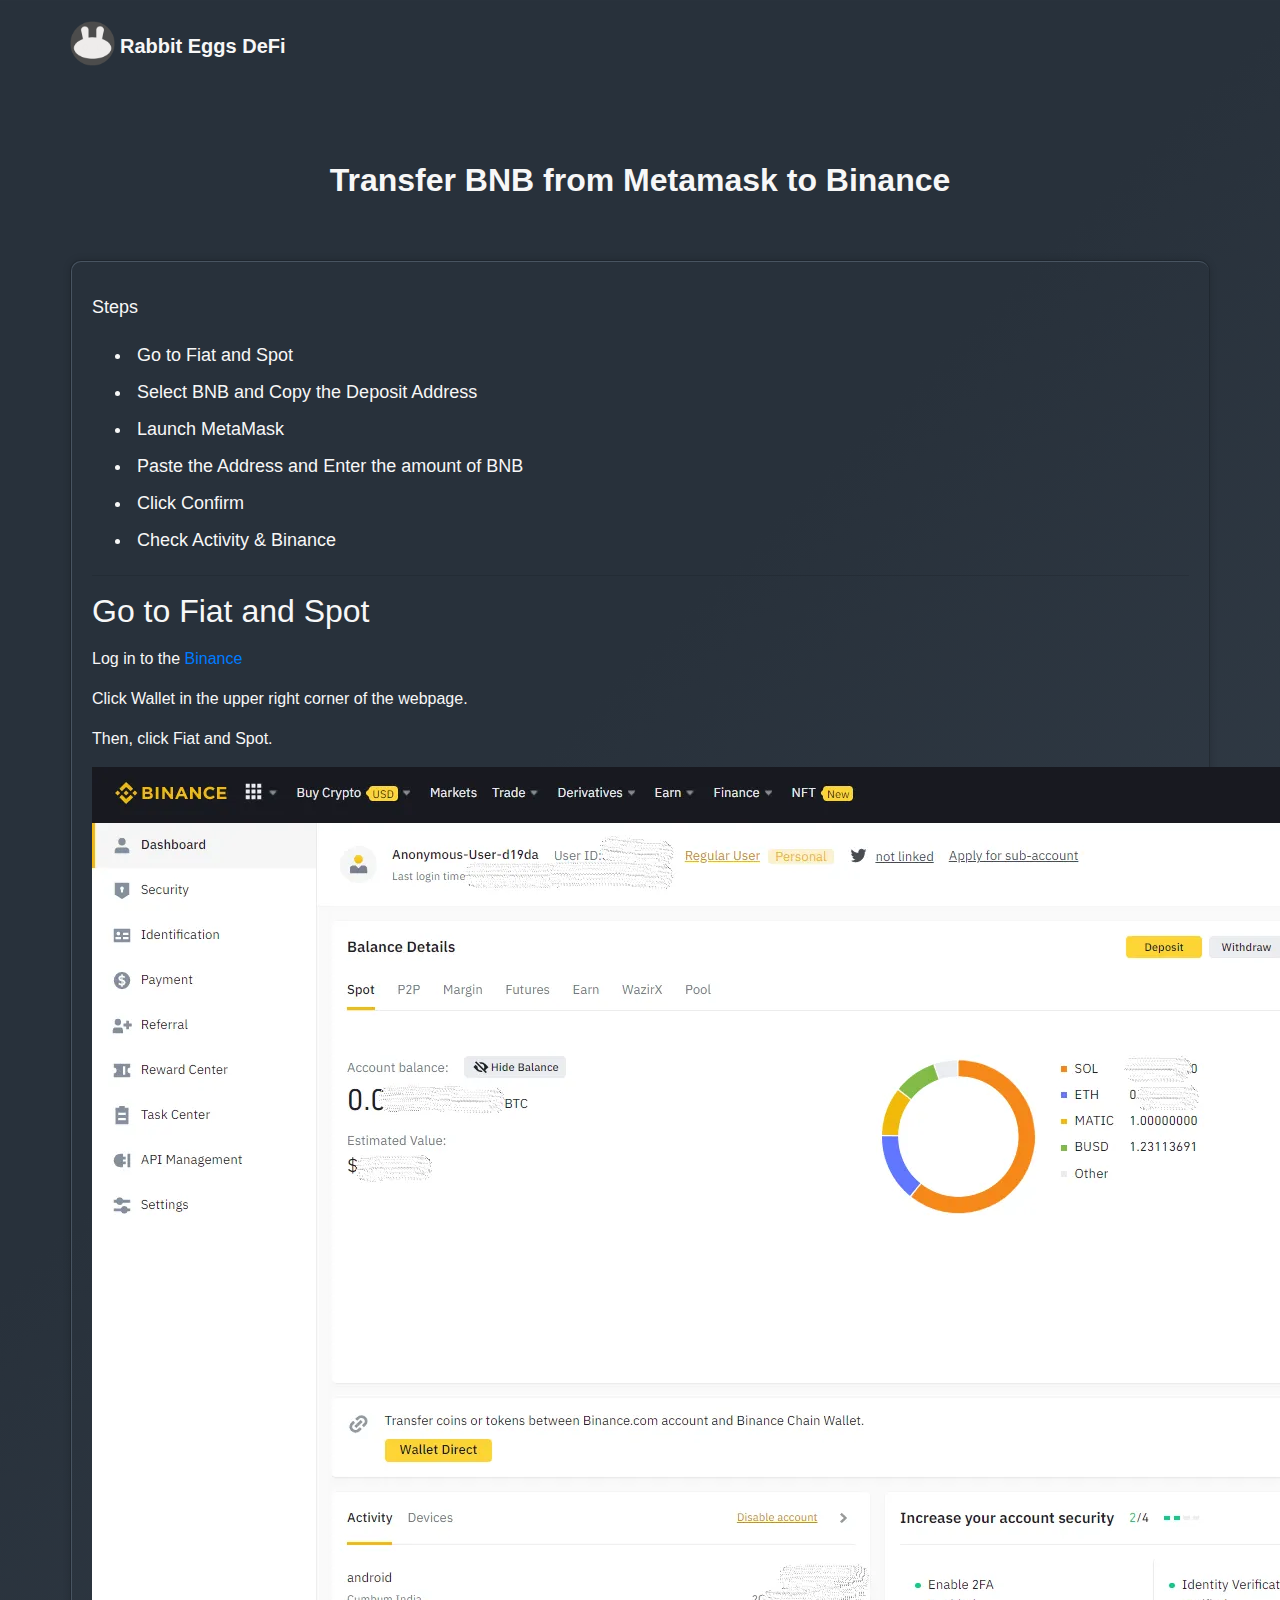
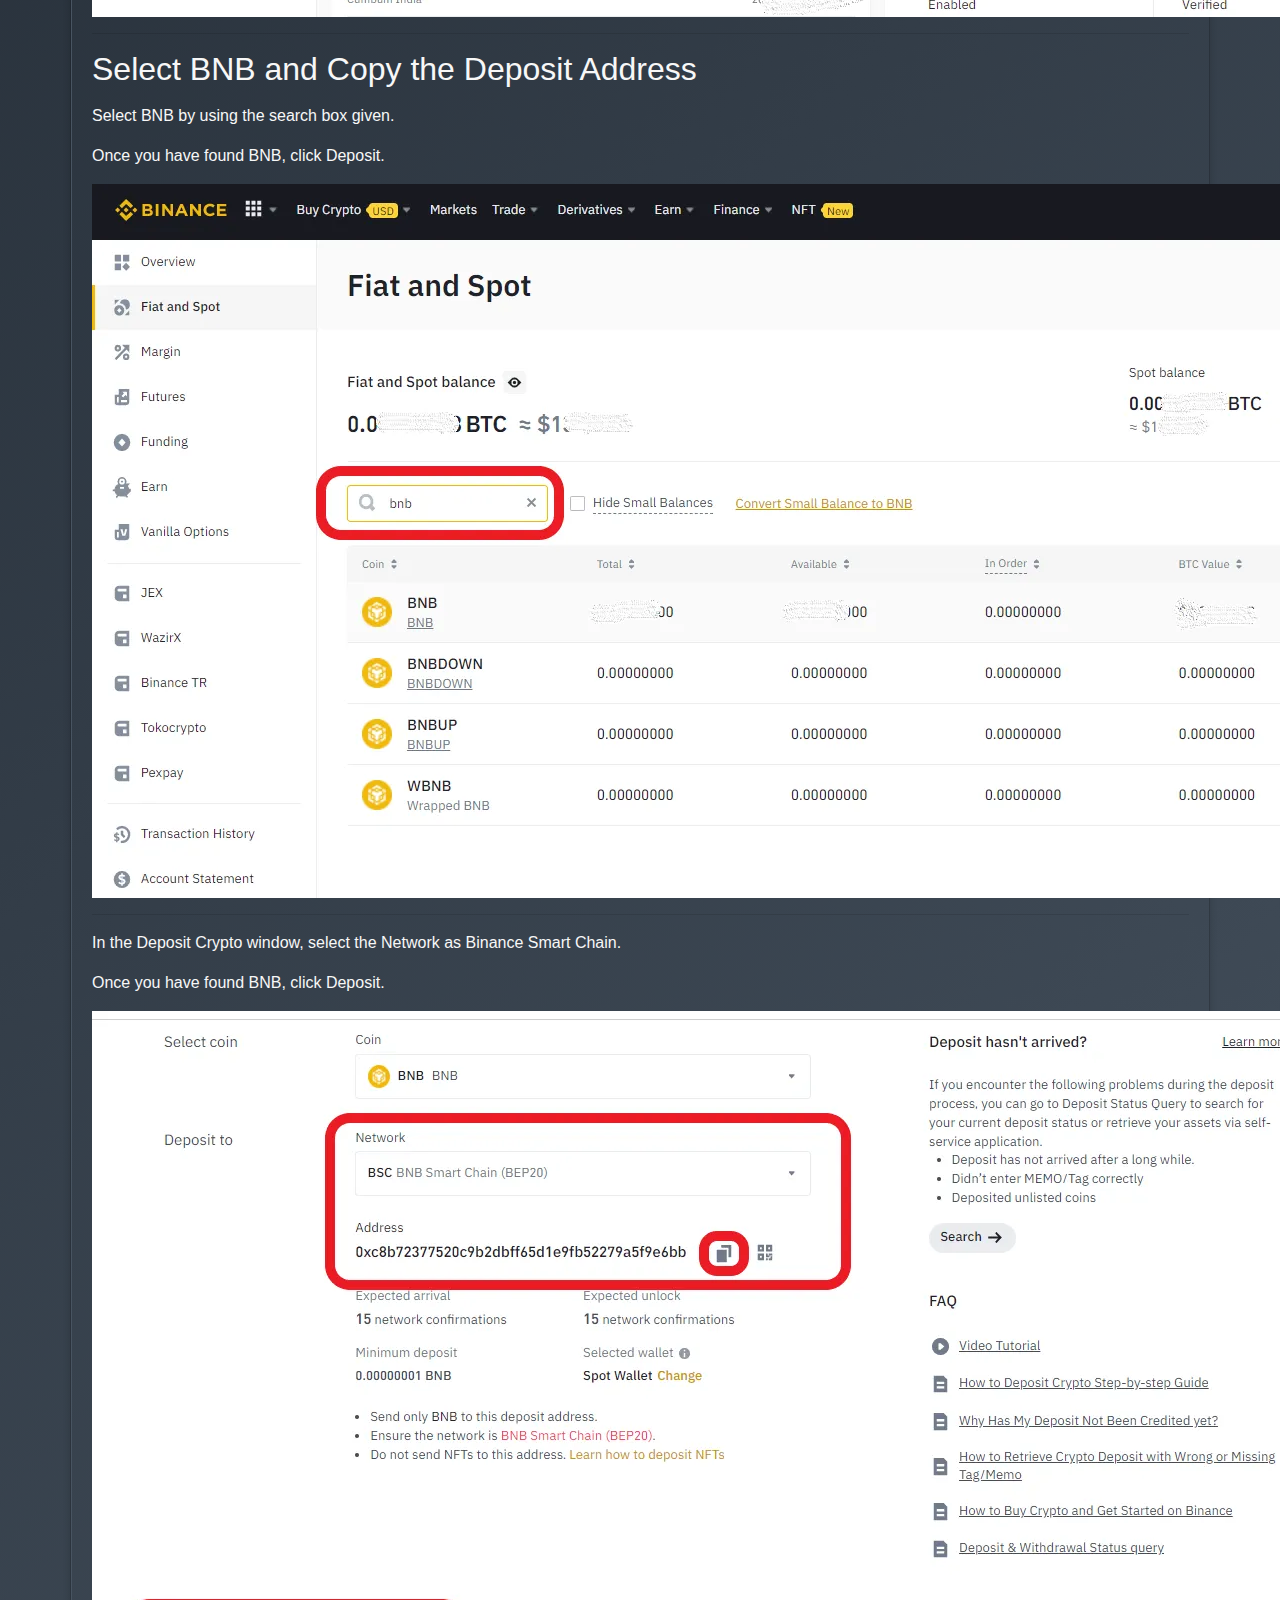
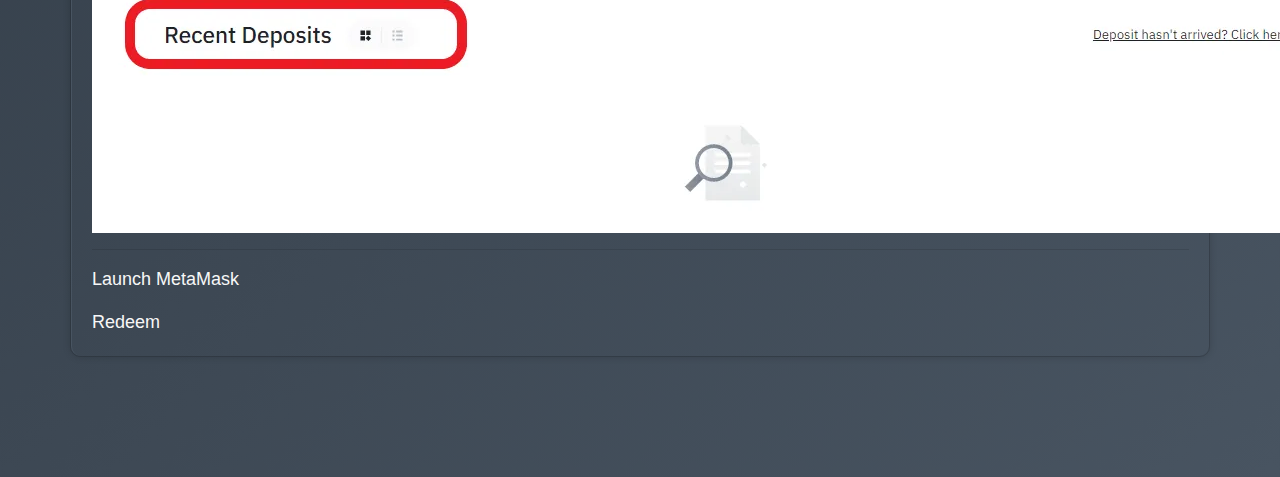
==== transferbnb.html @ aef2090f "Create transferbnb.html" ====
<!DOCTYPE html>
<html>

    <head>
        <!-- Basic -->
        <meta charset="utf-8" />
        <meta http-equiv="X-UA-Compatible" content="IE=edge" />
        <!-- Mobile Metas -->
        <meta name="viewport" content="width=device-width, initial-scale=1, shrink-to-fit=no" />
        <!-- Site Metas -->
        <meta name="keywords" content="" />
        <meta name="description" content="" />
        <meta name="author" content="" />
      
        <title>Rabbit Eggs DeFi</title>
      
  
          <link rel="shortcut icon" type="image/x-icon" href="./images/favicon.ico?">
        <!-- bootstrap core css -->
        <link rel="stylesheet" type="text/css" href="css/bootstrap.css" />

        <link href="css/style.css" rel="stylesheet" />
        <!-- responsive style -->
        <link href="css/responsive.css" rel="stylesheet" />
      </head>

<body>
    <div >
        <!-- header section strats -->
        <header class="header_section">
          <div class="container">
            <nav class="navbar navbar-expand-lg custom_nav-container pt-3">
              <a class="navbar-brand" href="index.html">
                <img src="images/logo.png" alt="" /><span>
                  Rabbit Eggs DeFi
                </span>
              </a>
            </nav>
          </div>
        </header>
      </div>

      <section id="bscmainnet" class="service_section layout_padding ">
        <div class="container">
          <h2 class="custom_heading">Transfer BNB from Metamask to Binance</h2>
          <p class="custom_heading-text">
           
          </p>
          <div class=" layout_padding2">
            <div class="card-deck">
              <div class="card">
                
                <!-- <img class="card-img-top" src="images/card-item-1.png" alt="Card image cap" /> -->
                <div class="card-body">
                  <h5 class="card-title">
                  </h5>
                <p class="card-text">
                  Steps
                  </p>
  
                  <ul class="card-text">
                    <li>Go to Fiat and Spot</li>
                    <li>Select BNB and Copy the Deposit Address</li>
                    <li>Launch MetaMask</li>
                    <li>Paste the Address and Enter the amount of BNB</li>
                    <li>Click Confirm</li>
                    <li>Check Activity & Binance</li>
                  </ul>
                  <hr/>
                  <!-- I-->
                  <p class="card-text">
                   <h2>Go to Fiat and Spot</h2>
                  </p>

                  <div class="mid-section">
                    <p>Log in to the <a target="_blank" href="https://www.binance.com/en" >Binance</a></p>
                    <p>Click Wallet in the upper right corner of the webpage. </p>
                    <p>Then, click Fiat and Spot.</p>
                  </div>

                  <a target="_blank" href="images/1_Binance_Withdraw.png">
                  <img class="card-img-t" src="images/1_Binance_Withdraw.png" alt="Rabbit Eggs DeFi" />
                  </a>
                  
                  <!-- I-->
                  <hr/>
                  <p class="card-text">
                    <h2>Select BNB and Copy the Deposit Address</h2>
                   </p>
                  
                   <div class="mid-section">
                    <p>Select BNB by using the search box given.</p>
                    <p>Once you have found BNB, click Deposit.</p>
                  </div>

                   <a target="_blank" href="images/2_Binance_Withdraw.png">
                   <img class="card-img-t" src="images/2_Binance_Withdraw.png" alt="Rabbit Eggs DeFi" />
                   </a>
                   <hr/>
                   <div class="mid-section">
                    <p>In the Deposit Crypto window, select the Network as Binance Smart Chain.</p>
                    <p>Once you have found BNB, click Deposit.</p>
                  </div>

                   <a target="_blank" href="images/3_Binance_Withdraw.png">
                    <img class="card-img-t" src="images/3_Binance_Withdraw.png" alt="Rabbit Eggs DeFi" />
                    </a>
                     <!-- 1-->
                     <hr/>
                  <p class="card-text">
                    Launch MetaMask
                  </p>
                  
                  <p class="card-text">
                    Redeem
                  </p>
  
                </div>
              </div>
            </div>
          </div>
          <div class="d-flex justify-content-center">
          </div>
        </div>
      </section>
    
</body>

</html>
---- css/style.css ----
body {
  font-family: 'Poppins', sans-serif;
  color: #f7f7f7;
     background-color: #485461;
    background-image: linear-gradient(315deg, #485461 0%, #28313b 74%);
}

.layout_padding {
  padding: 75px 0;
}

.layout_padding2 {
  padding: 45px 0;
}

.layout_padding2-top {
  padding-top: 45px;
}


.layout_padding2-bottom {
  padding-bottom: 45px;
}

.layout_padding-top {
  padding-top: 75px;
}

.layout_padding-bottom {
  padding-bottom: 75px;
}


.custom_dark-btn,
.custom_orange-btn {
  display: inline-block;
  padding: 10px 0;
  text-align: center;
  width: 145px;
  outline: none;
  color: #f7f7f7;
  border: 1px solid transparent;
  border-radius: 10px;
}

.custom_dark-btn {
  background-color: #464EB8;
}



.custom_dark-btn:hover {
  border: 1px solid #464EB8;
  color: #f7f7f7;
  background-color: #505AC9;
}

.custom_orange-btn {
  background-color: #464EB8;
}

.custom_orange-btn:hover {
  border: 1px solid #464EB8;
  color: #f7f7f7;
  background-color: #505AC9;
}

.custom_heading {
  text-align: center;
  font-weight: bold;
}

.custom_heading-text {
  text-align: center;
}


/*header section*/
.hero_area {
  height: 98vh;
  background-color: #485461;
  background-image: linear-gradient(315deg, #485461 0%, #28313b 74%);
  box-shadow: 0 4px 8px 0 rgba(0, 0, 0, 0.2); 
}

.hero_area.sub_pages {
  height: auto;
}

/* .header_section {} */

.header_section .container-fluid {
  padding-right: 25px;
  padding-left: 25px;
}

.header_section .nav_container {
  margin: 0 auto;
}

.custom_nav-container.navbar-expand-lg .navbar-nav .nav-link {
  padding: 10px 30px;
  color: #f7f7f7;
  text-align: center
}

a,
a:hover,
a:focus {
  text-decoration: none;
}

a:hover,
a:focus {
  color: #f7f7f7;
}

.btn,
.btn:focus {
  outline: none !important;
  box-shadow: none;
}



.navbar-brand,
.navbar-brand:hover {
  text-transform: capitalize;
  font-weight: bold;
  font-size: 24px;
  color: #fafcfd;
}

.custom_nav-container .nav_search-btn {
  background-image: url(../images/search-icon.png);

  background-size: 22px;
  background-repeat: no-repeat;
  background-position-y: 7px;
  width: 35px;
  height: 35px;
  padding: 0;
  border: none;
}

.navbar-brand {
  display: flex;
  align-items: center;
}

.navbar-brand img {
  width: 45px;
  margin-right: 5px;
}

.navbar-brand span {
  font-size: 20px;
  font-weight: 700;
  color: #f7f7f7;
  margin-top: 5px;
}

.custom_nav-container {
  z-index: 99999;
  padding: 15px 0;
}

.custom_nav-container .navbar-toggler {
  outline: none;
}

.custom_nav-container .navbar-toggler .navbar-toggler-icon {
  background-image: url(../images/menu.png);
  background-size: 55px;
}

.quote_btn-container a {
  display: inline-block;
  padding: 5px 15px;
  background-color: #fc5d35;
  color: #f7f7f7;
  font-size: 14px;
  text-transform: uppercase;
}

/*end header section*/

/* slider section */
.slider_section {
  padding-top: 8%;
}

.slider_item-box {
  width: 100%;
  height: 100%;
}

.slider_item-box .container {
  height: 100%;
}

.slider_img-box {
  width: 85%;
  margin: 0 auto;
}

.slider_img-box img {
  width: 100%;
  opacity: 0.5;
}

.slider_item-container {
  display: flex;
  align-items: center;
  width: 100%;
  height: 100%;
  background-repeat: no-repeat;
}

.slider_item-container .slider_item-detail {}

.slider_item-detail h1 {
  font-weight: 700;
  font-size: 60px;
  width: 95%;
}

.slider_item-detail p {
  margin: 45px 0;
}

.slider_call-btn {
  display: inline-block;
  padding: 8px 20px;
  background-color: #edb040;
  color: #fefdfd;
  border-radius: 20px;
}

.slider_section #carouselExampleControls,
.carousel-inner,
.carousel-item {
  height: 100%;
}

.slider_section .custom_carousel-control {
  position: absolute;
  top: 50%;
  left: 2%;
  width: 105px;
  transform: translateY(-50%);
}

.slider_section .custom_carousel-control .carousel-control-prev,
.slider_section .custom_carousel-control .carousel-control-next {
  margin: 10px 0;
  position: relative;
  width: 45px;
  height: 45px;
  border: none;
  opacity: 1;
  background-repeat: no-repeat;
  background-size: 12px;
  background-position: center;
}

.slider_section .custom_carousel-control .carousel-control-prev {
  background-image: url(../images/prev.png);
  background-color: #fc5d35;
}

.slider_section .custom_carousel-control .carousel-control-next {
  background-image: url(../images/next.png);
  background-color: #000000;
}

/* end slider section */


/* service section */
.service_section .card .card-img-top {
  width: 50px;
  margin: 55px auto 5px auto;
  box-shadow: 0 4px 8px 0 rgba(0, 0, 0, 0.2); 
  
}

.service_section .card {
  text-align: center;
  box-sizing: border-box;
  position: relative;
  color: #f7f7f7;
  background-color: transparent;
  border-radius: 10px;
}

.service_section .card .card-title {
  color: #f7f7f7;

}

.card-body {
  text-align: left;
  color: inherit;
  text-decoration: none;
  border-left: 1px solid #485461;
  border-top: 1px solid #485461;
  border-radius: 10px;
  transition: color 0.15s ease, border-color 0.15s ease;
  box-shadow: 0 0px 8px 0 rgba(0, 0, 0, 0.2);
  
}

.textcolor {
  color: #edb040;
  
}

.card-text{
  text-align: left;
  font-size: large;
  font-family: "Roboto", sans-serif;
}

.card-text li {
  padding: 5px;
}



/* end service section */


/* tasty section */

.tasty_section {
  width: 100%;
  height: 500px;
  background-image: url(../images/tasty-image.png);
  background-repeat: no-repeat;
  background-size: cover;
  display: flex;
  justify-content: center;
  align-items: center;

}

.tasty_section h2 {
  font-size: 125px;
  text-align: center;
  font-weight: bold;
  color: #ffffff;
  text-transform: uppercase;
}

/* end tasty section */

/* client section */
.client_container {
  display: flex;
  flex-direction: column;
  justify-content: center;
  align-items: center;
}

.client_img-box {
  width: 350px;
}

.client_img-box img {
  width: 100%
}

.client_container h3 {
  text-align: center;
  margin-bottom: 25px;
}


.client_section .custom_carousel-control {
  position: absolute;
  top: 100%;
  left: 50%;
  width: 105px;
  transform: translateX(-50%);
}

.client_section .custom_carousel-control .carousel-control-prev,
.client_section .custom_carousel-control .carousel-control-next {
  width: 45px;
  height: 45px;
  border: none;
  border-radius: 100%;
  opacity: 1;
  background-repeat: no-repeat;
  background-size: 12px;
  background-position: center;
  background-color: #292727;
}

.client_section .custom_carousel-control .carousel-control-prev:hover,
.client_section .custom_carousel-control .carousel-control-next:hover {
  background-color: #fc5d35;
}

.client_section .custom_carousel-control .carousel-control-prev {
  background-image: url(../images/prev.png);
}

.client_section .custom_carousel-control .carousel-control-next {
  background-image: url(../images/next.png);
}

/* end client section */

/* contact section */

.contact_section {
  background-image: url(../images/orange-dish.png);
  background-repeat: no-repeat;
  background-size: 215px;
  background-position: right center;
}

.contact_section input {
  border: none;
  outline: none;
  border-bottom: .8px solid #252525;
  width: 90%;
  margin: 10px 0;
}

.contact_form-container {
  padding: 15px 0 15px 0;

}

.contact_form-container button {
  border: none;
  background-color: #fc5d35;
  color: #fff;
  padding: 8px 40px;
  text-transform: uppercase;
  font-size: 14px;
}


/* contact section */

/* map section */
.map_section {
  height: 500px;
}


/* end map section */

/* info section */
.info_section ul {
  padding: 0;
}

.info_section ul li {
  list-style-type: none;
  margin: 3px 0;

}

.info_section h5 {
  margin-bottom: 12px;
  font-size: 22px;
}

.info_section .social-box {
  margin: 25px 0;
}

.info_section .social-box img {
  width: 35px;
  margin-right: 5px;
  opacity: 0.5;
}

.info_section .form_container input {
  width: 225px;
  height: 30px;
}

.info_section .form_container button {
  background-color: #fc5d35;
  border: none;
  outline: none;
  color: #fff;
  padding: 5px 30px;
  margin-top: 15px;
  font-size: 15px;
}

/* end info section */


/* footer section*/

.footer_section {
  background-color: #efeded;
  padding: 20px 0;
  font-family: "Roboto", sans-serif;
}

.footer_section p {
  color: #191818;
  margin: 0;
  text-align: center;
}

.footer_section a {
  color: #191818;
}

/* end footer section*/
---- css/responsive.css ----
@media (max-width: 1120px) {
    .hero_area {
        height: auto;
    }

    .slider_section {
        padding: 50px 0;

    }
}

@media (max-width: 992px) {
    .custom_nav-container .nav_search-btn {
        background-position: center;
    }

    .service_section .card-deck {

        flex-direction: column;

    }

    .service_section .card-deck .card {
        margin-bottom: 25px;
    }
}

@media (max-width: 768px) {

    .slider_img-box {

        width: 85%;
        margin: 65px auto;

    }

    .slider_section .custom_carousel-control {

        position: absolute;
        top: 100%;
        left: 50%;
        width: 105px;
        transform: translate(-50%, -50%);
        display: flex;
        justify-content: space-between;

    }

    .fruit_section .fruit_detail-box {

        margin-bottom: 40px;
        text-align: center;

    }

    .fruit_detail-box>div {

        display: flex;
        justify-content: center;

    }

    .contact_section {
        background-size: 105px;
    }

    .contact_section input {

        background-color: transparent;

    }

    .info_section .col-md-3 {
        text-align: center;
    }

    .info_section .col-md-3:not(:nth-last-child(1)) {

        margin-bottom: 35px;
    }

    .tasty_section h2 {

        font-size: 80px;
    }
}

@media (max-width: 576px) {
    .slider_item-container .slider_item-detail {

        text-align: center;

    }

    .slider_item-container .slider_item-detail .d-flex {

        justify-content: center;

    }
}

@media (max-width: 480px) {}

@media (max-width: 400px) {}

@media (max-width: 360px) {}

@media (min-width: 1200px) {
    .container {
        max-width: 1170px;
    }

}
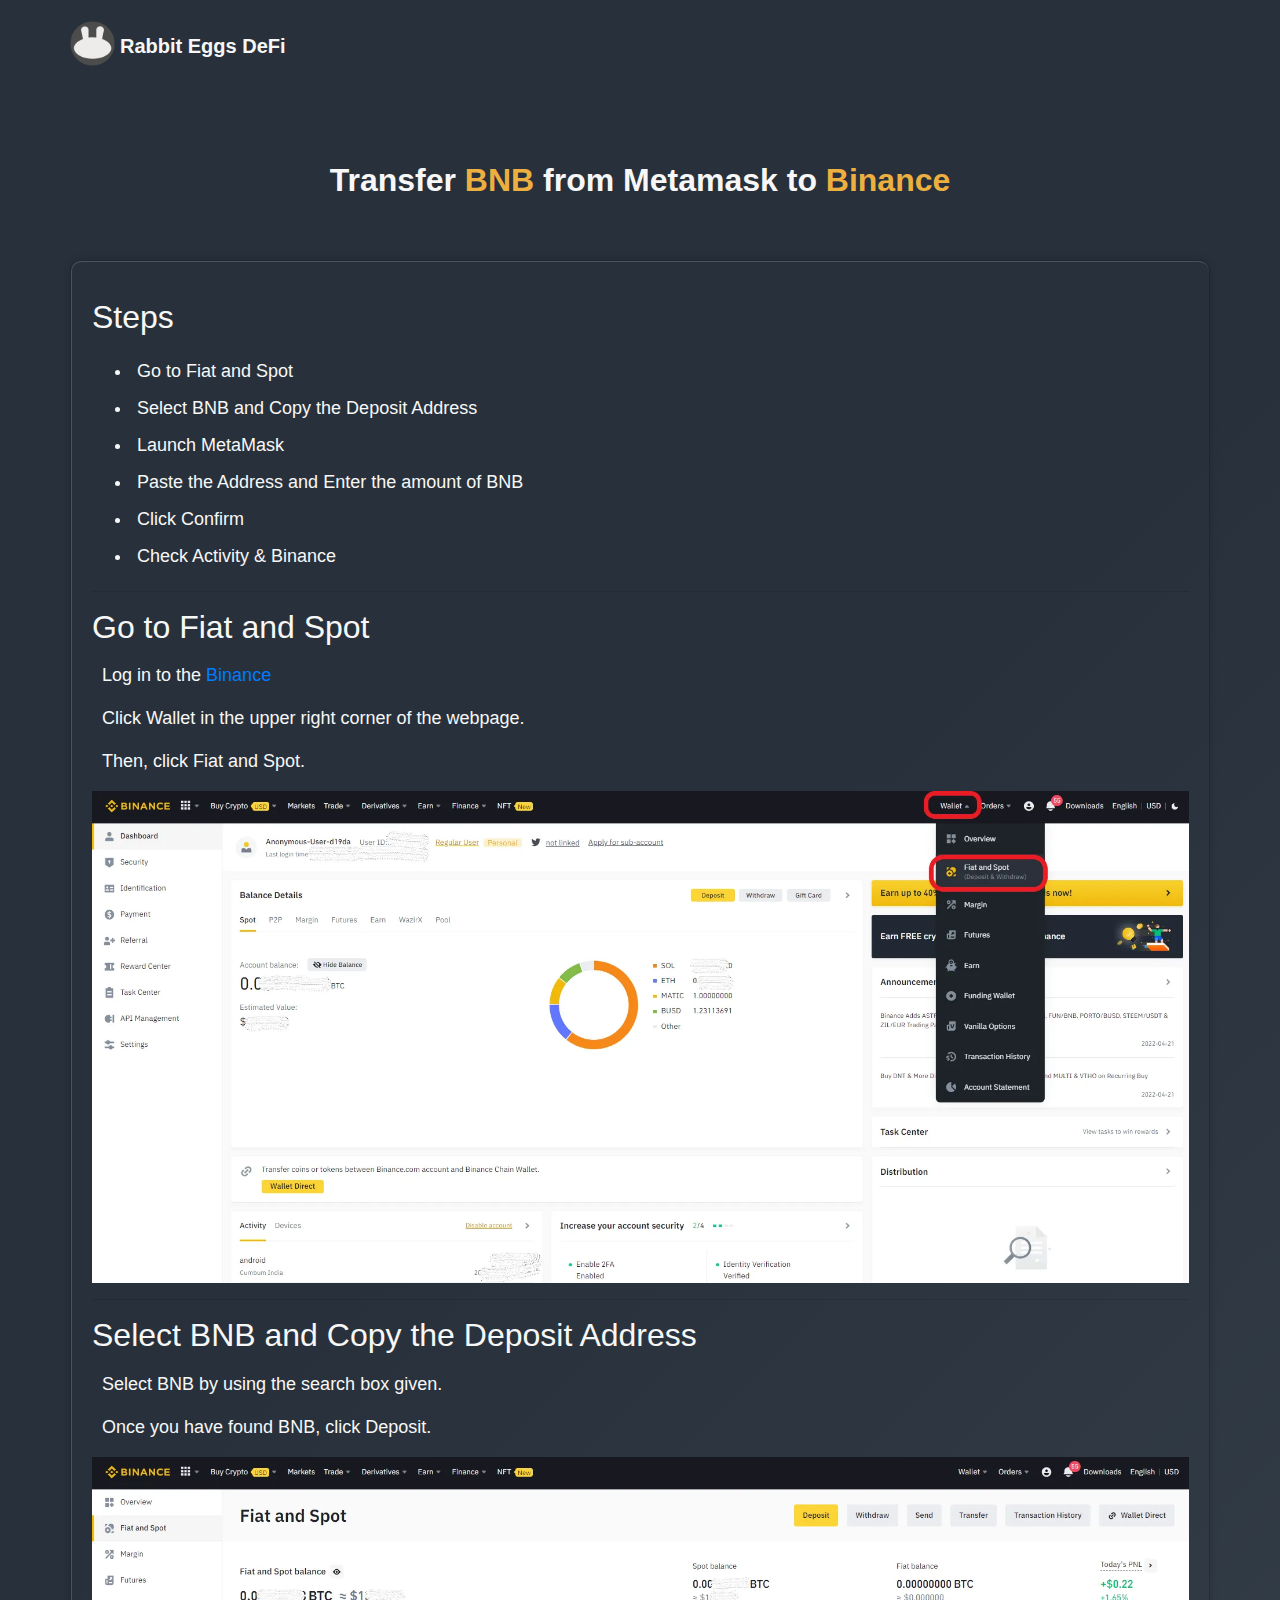
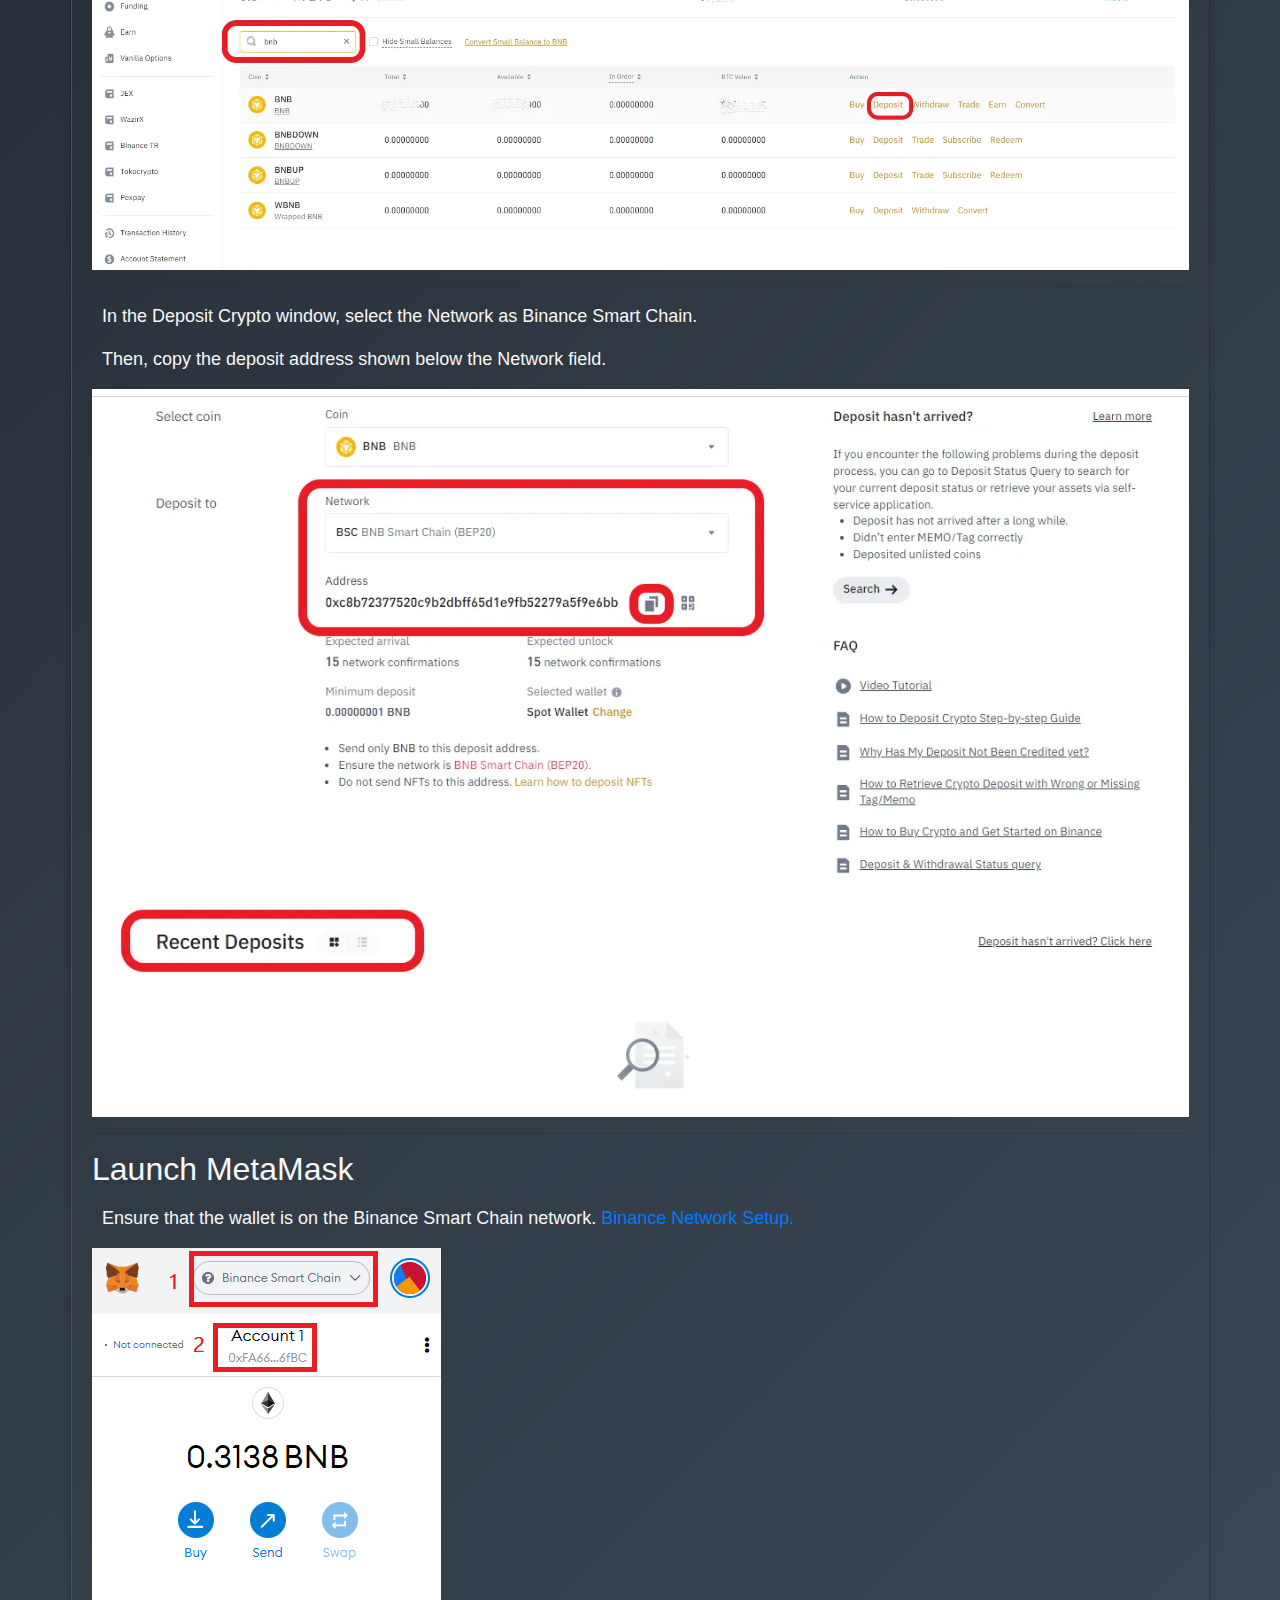
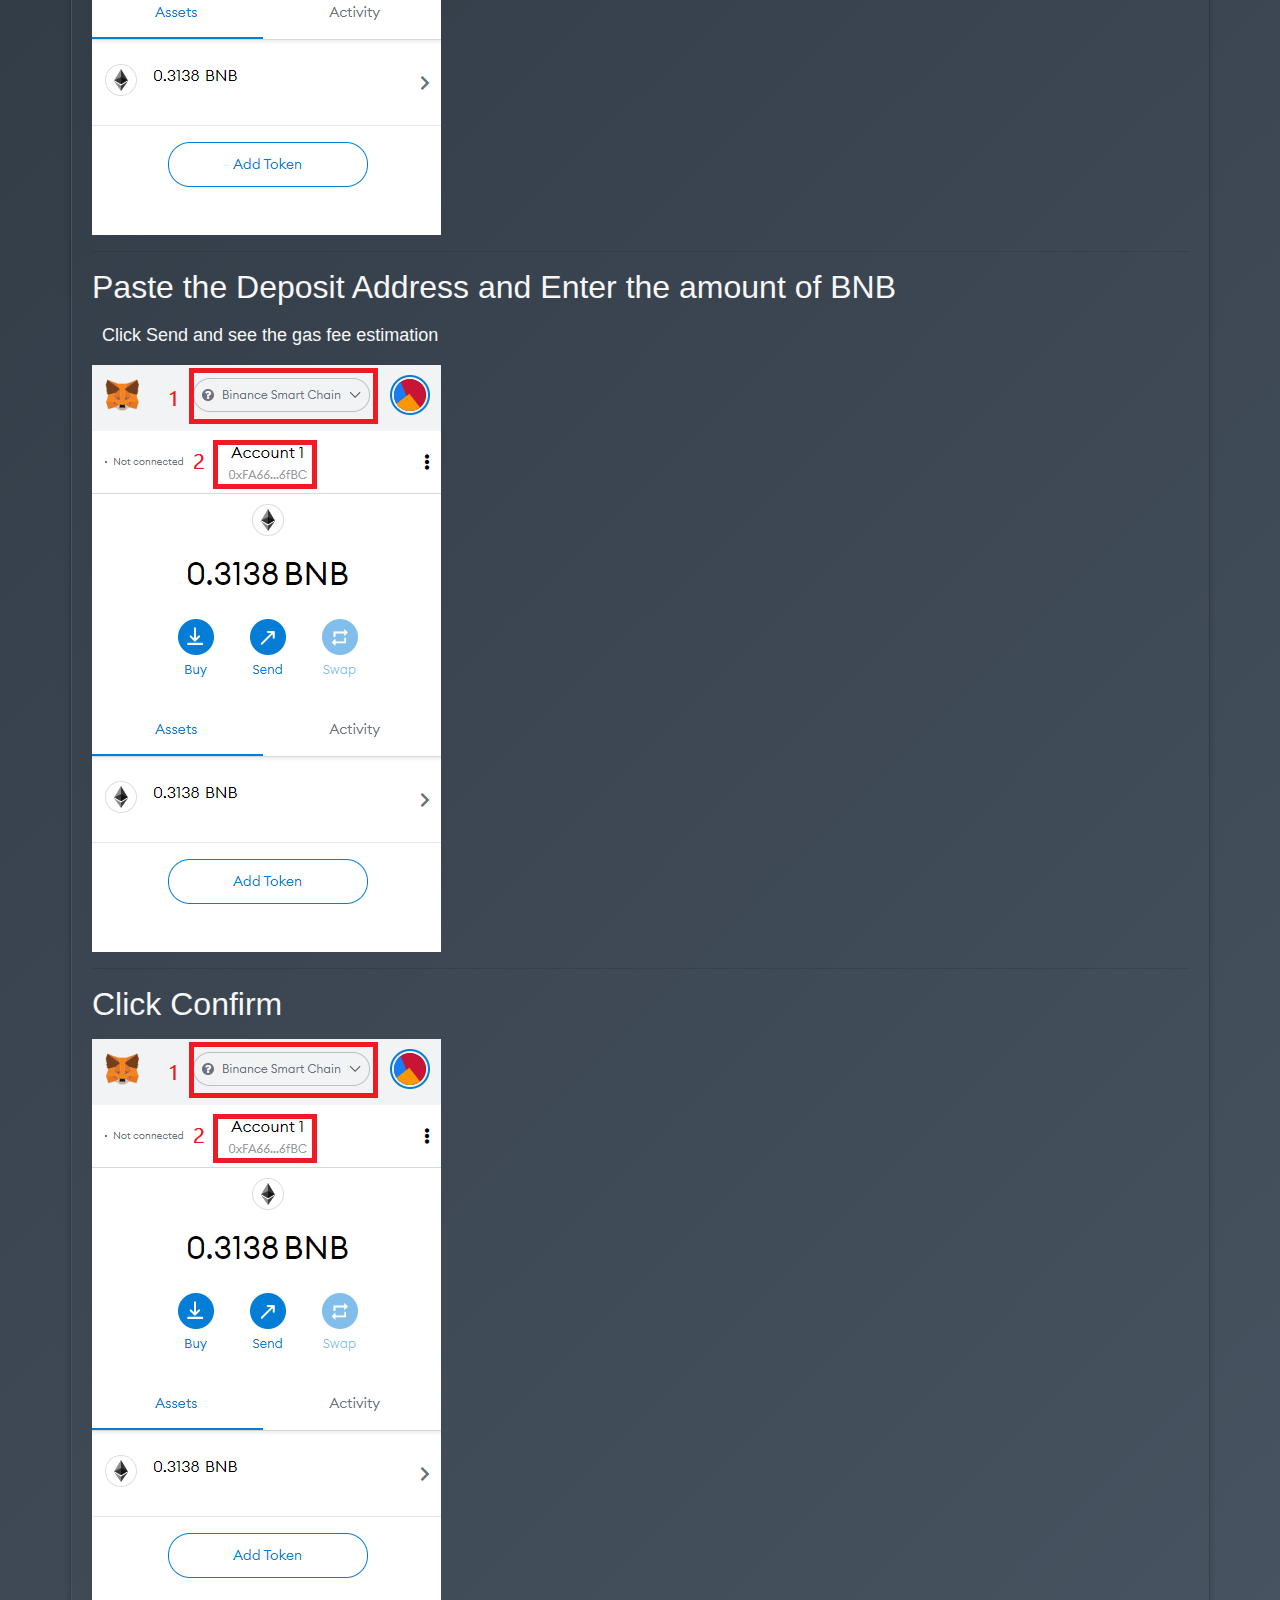
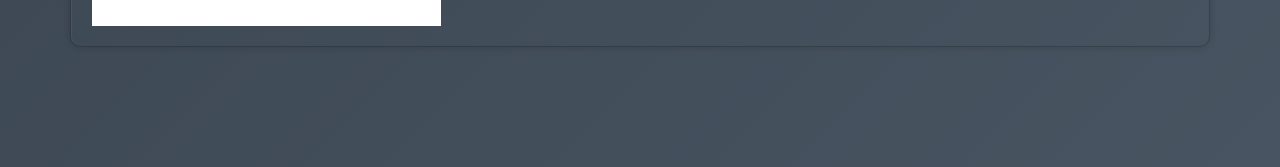
==== commit f89edbd2: "tuts" ====
--- a/transferbnb.html
+++ b/transferbnb.html
@@ -8,7 +8,7 @@
         <!-- Mobile Metas -->
         <meta name="viewport" content="width=device-width, initial-scale=1, shrink-to-fit=no" />
         <!-- Site Metas -->
-        <meta name="keywords" content="" />
+        <meta name="keywords" content="Rabbit Eggs DeFi" />
         <meta name="description" content="" />
         <meta name="author" content="" />
       
@@ -42,7 +42,7 @@
 
       <section id="bscmainnet" class="service_section layout_padding ">
         <div class="container">
-          <h2 class="custom_heading">Transfer BNB from Metamask to Binance</h2>
+          <h2 class="custom_heading">Transfer <span class="textcolor"> BNB </span> from Metamask to <span class="textcolor"> Binance </span></h2>
           <p class="custom_heading-text">
            
           </p>
@@ -55,7 +55,7 @@
                   <h5 class="card-title">
                   </h5>
                 <p class="card-text">
-                  Steps
+                  <h2>Steps</h2>
                   </p>
   
                   <ul class="card-text">
@@ -99,7 +99,7 @@
                    <hr/>
                    <div class="mid-section">
                     <p>In the Deposit Crypto window, select the Network as Binance Smart Chain.</p>
-                    <p>Once you have found BNB, click Deposit.</p>
+                    <p>Then, copy the deposit address shown below the Network field.</p>
                   </div>
 
                    <a target="_blank" href="images/3_Binance_Withdraw.png">
@@ -107,13 +107,51 @@
                     </a>
                      <!-- 1-->
                      <hr/>
-                  <p class="card-text">
-                    Launch MetaMask
-                  </p>
-                  
-                  <p class="card-text">
-                    Redeem
-                  </p>
+                     <p class="card-text">
+                       <h2>Launch MetaMask</h2>
+                      </p>
+                     
+                      <div class="mid-section">
+                        <p>Ensure that the wallet is on the Binance Smart Chain network.
+                          <a href="https://academy.binance.com/en/articles/connecting-metamask-to-binance-smart-chain" target="_blank">Binance Network Setup.</a>
+                        </p>
+                       <p></p>
+                     </div>
+   
+                      <a target="_blank" href="images/12_Binance_Withdraw.png">
+                      <img class="card-img-t" src="images/12_Binance_Withdraw.png" alt="Rabbit Eggs DeFi" />
+                      </a>
+                      
+
+                                           <!-- 1-->
+                     <hr/>
+                     <p class="card-text">
+                       <h2>Paste the Deposit Address and Enter the amount of BNB</h2>
+                      </p>
+                     
+                      <div class="mid-section">
+                        <p>Click Send and see the gas fee estimation</p>
+                       <p></p>
+                     </div>
+   
+                      <a target="_blank" href="images/12_Binance_Withdraw.png">
+                      <img class="card-img-t" src="images/12_Binance_Withdraw.png" alt="Rabbit Eggs DeFi" />
+                      </a>
+
+                                                                 <!-- 1-->
+                     <hr/>
+                     <p class="card-text">
+                       <h2>Click Confirm</h2>
+                      </p>
+                     
+                      <div class="mid-section">
+                        <p></p>
+                       <p></p>
+                     </div>
+   
+                      <a target="_blank" href="images/12_Binance_Withdraw.png">
+                      <img class="card-img-t" src="images/12_Binance_Withdraw.png" alt="Rabbit Eggs DeFi" />
+                      </a>
   
                 </div>
               </div>
--- a/css/style.css
+++ b/css/style.css
@@ -326,8 +326,16 @@
   padding: 5px;
 }
 
-
-
+.card-img-t {
+  max-width: 100%;
+  height: auto;
+}
+
+.mid-section {
+  padding: 0 10px;
+  font-size: large;
+  font-family: "Roboto", sans-serif;
+}
 /* end service section */
 
 
